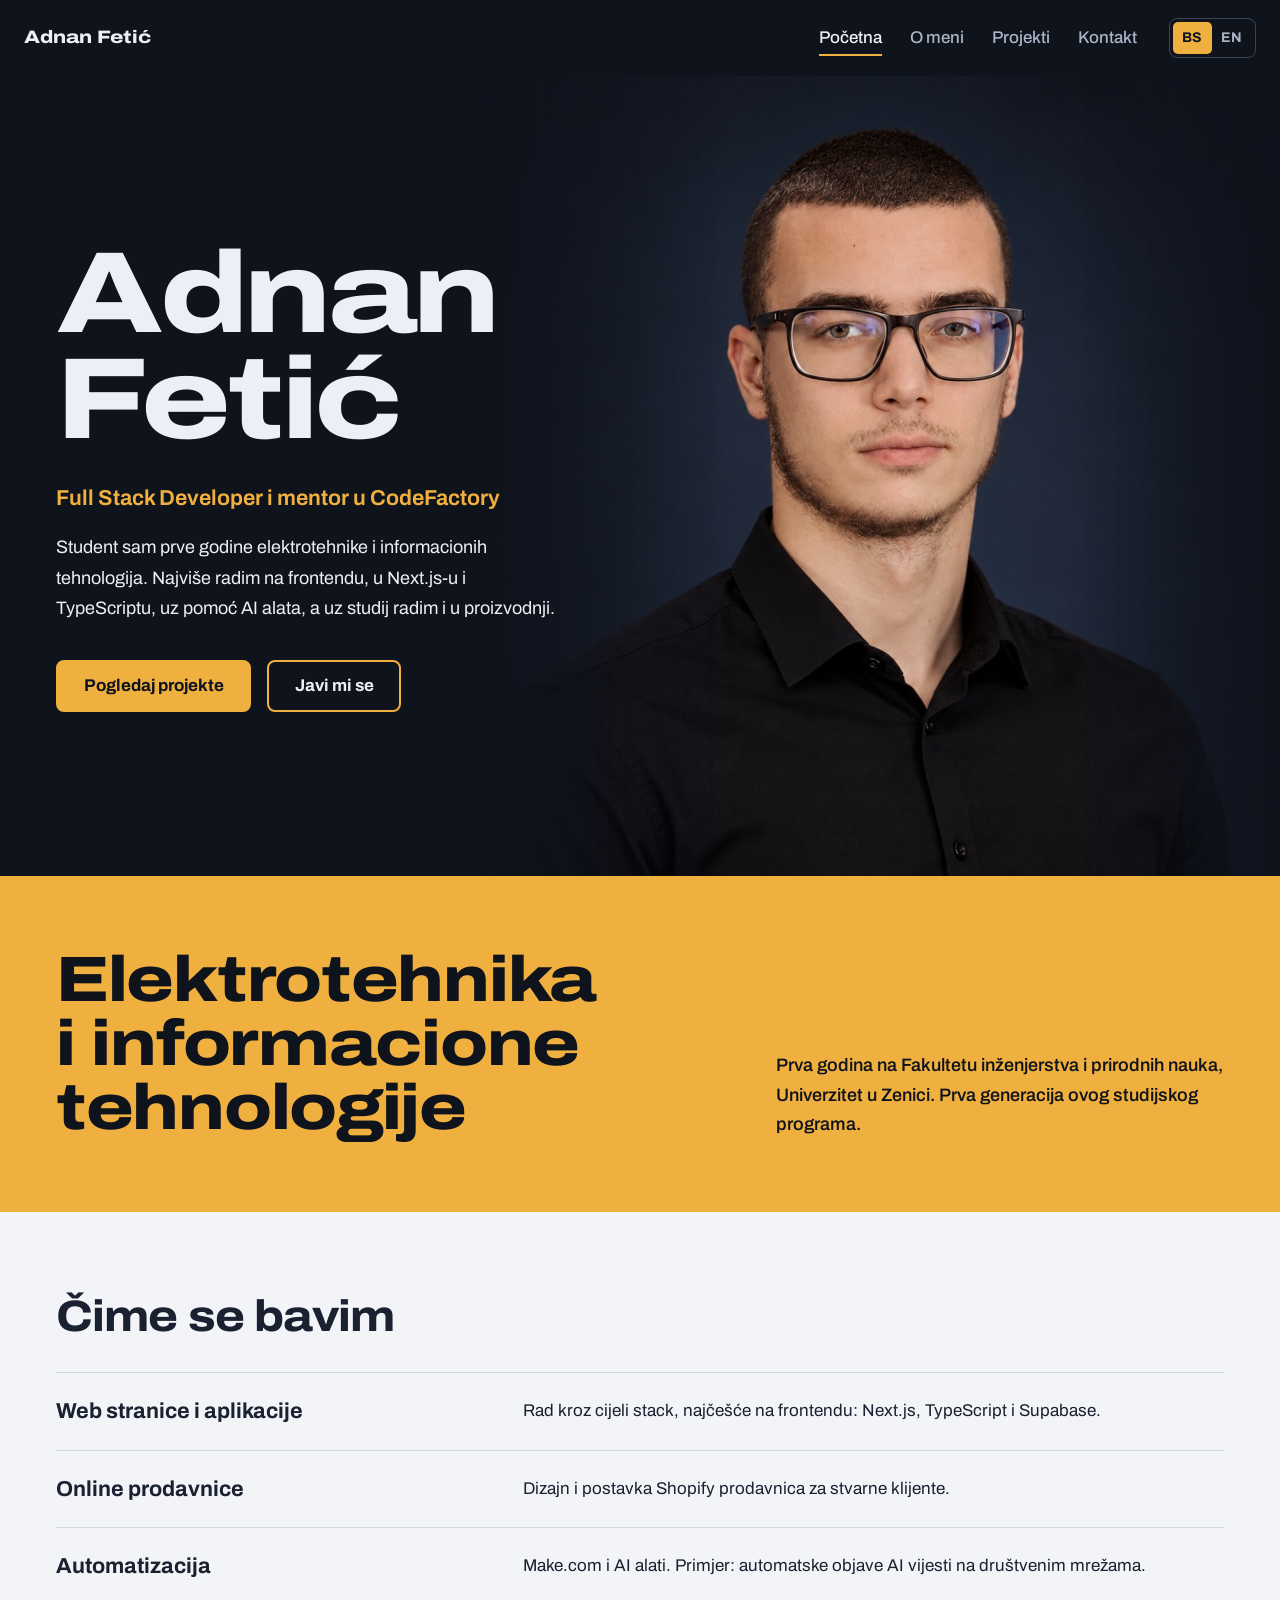
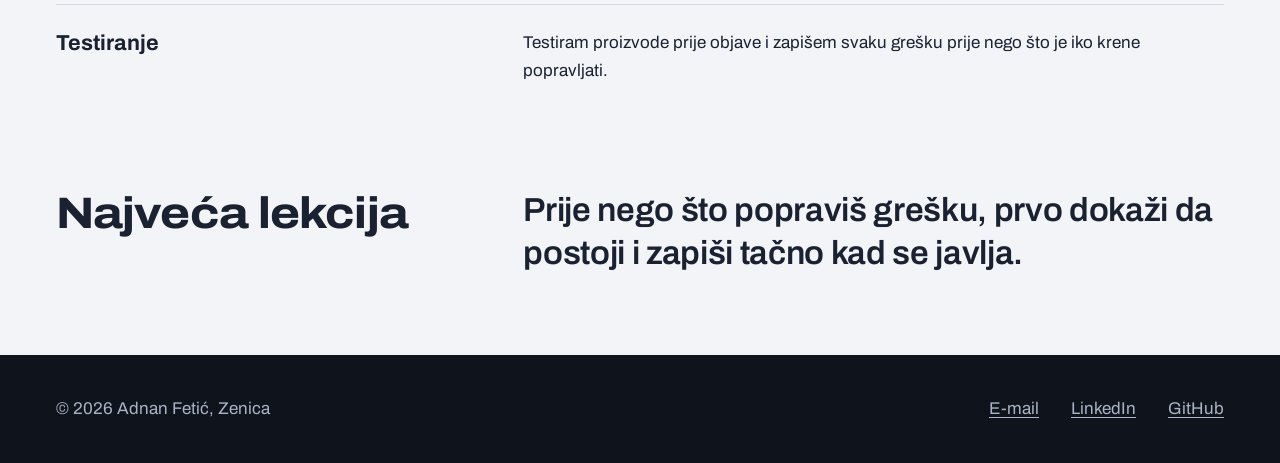
==== index.html @ 68eb118e "Mini CV portfolio" ====
<!DOCTYPE html>
<html lang="bs">
<head>
  <!-- Podaci o stranici (ne vide se u sadržaju) -->
  <meta charset="UTF-8">
  <meta name="viewport" content="width=device-width, initial-scale=1.0">
  <meta name="author" content="Adnan Fetić">
  <meta name="description" content="Lični web portfolio: Adnan Fetić, student elektrotehnike i informacionih tehnologija iz Zenice.">
  <meta name="keywords" content="Adnan Fetić, portfolio, CV, web, Zenica, CodeFactory">
  <title data-en="Adnan Fetić | Portfolio">Adnan Fetić | Portfolio</title>

  <!-- Povezivanje sa drugim datotekama -->
  <link rel="icon" href="images/favicon.svg">
  <link rel="stylesheet" href="css/style.css">
  <script src="js/jezik.js" defer></script>
</head>
<body>

  <!-- ZAGLAVLJE: isto na svim stranicama -->
  <header class="zaglavlje">
    <a class="logo" href="index.html">Adnan Fetić</a>

    <nav class="meni" aria-label="Glavni meni">
      <ul>
        <li><a href="index.html" aria-current="page" data-en="Home">Početna</a></li>
        <li><a href="about.html" data-en="About">O meni</a></li>
        <li><a href="projects.html" data-en="Projects">Projekti</a></li>
        <li><a href="contact.html" data-en="Contact">Kontakt</a></li>
      </ul>
    </nav>

    <button class="jezik" id="jezik" type="button" aria-label="Promijeni jezik / Change language">
      <span class="jezik-bs">BS</span>
      <span class="jezik-en">EN</span>
    </button>
  </header>

  <main>

    <!-- UVOD: ime, kratka biografija i fotografija -->
    <section class="uvod">
      <div class="uvod-tekst">
        <h1>Adnan<br>Fetić</h1>
        <p class="uloga" data-en="Full Stack Developer and mentor at CodeFactory">Full Stack Developer i mentor u CodeFactory</p>
        <p class="bio" data-en="First year student of electrical engineering and information technologies. I work mostly on the frontend, in Next.js and TypeScript, with the help of AI tools, and next to my studies I also work in production.">Student sam prve godine elektrotehnike i informacionih tehnologija. Najviše radim na frontendu, u Next.js-u i TypeScriptu, uz pomoć AI alata, a uz studij radim i u proizvodnji.</p>
        <p class="dugmad">
          <a class="dugme" href="projects.html" data-en="View projects">Pogledaj projekte</a>
          <a class="dugme dugme-prazno" href="contact.html" data-en="Get in touch">Javi mi se</a>
        </p>
      </div>
      <img class="portret" src="images/profile.jpg" alt="Portret Adnana Fetića: naočale, crna košulja, tamna pozadina" width="800" height="800">
    </section>

    <!-- ISTAKNUTO: informacija o studiju -->
    <section class="studij">
      <div class="okvir">
        <h2 data-en="Electrical Engineering and Information Technologies">Elektrotehnika i informacione tehnologije</h2>
        <p data-en="First year student at the Faculty of Engineering and Natural Sciences, University of Zenica. Part of the very first generation of this program.">Prva godina na Fakultetu inženjerstva i prirodnih nauka, Univerzitet u Zenici. Prva generacija ovog studijskog programa.</p>
      </div>
    </section>

    <!-- ČIME SE BAVIM: definicijska lista (dl, dt, dd) -->
    <section class="sekcija okvir">
      <h2 data-en="What I do">Čime se bavim</h2>
      <dl class="usluge">
        <dt data-en="Websites and apps">Web stranice i aplikacije</dt>
        <dd data-en="Work across the stack, most often on the frontend: Next.js, TypeScript and Supabase.">Rad kroz cijeli stack, najčešće na frontendu: Next.js, TypeScript i Supabase.</dd>

        <dt data-en="Online stores">Online prodavnice</dt>
        <dd data-en="Design and setup of Shopify stores for real clients.">Dizajn i postavka Shopify prodavnica za stvarne klijente.</dd>

        <dt data-en="Automation">Automatizacija</dt>
        <dd data-en="Make.com and AI tools. Example: AI news posted to social media automatically.">Make.com i AI alati. Primjer: automatske objave AI vijesti na društvenim mrežama.</dd>

        <dt data-en="Testing">Testiranje</dt>
        <dd data-en="I test products before release and write down every issue before anyone starts fixing it.">Testiram proizvode prije objave i zapišem svaku grešku prije nego što je iko krene popravljati.</dd>
      </dl>
    </section>

    <!-- NAJVEĆA LEKCIJA: citat -->
    <section class="sekcija okvir citat">
      <h2 data-en="Biggest lesson">Najveća lekcija</h2>
      <blockquote>
        <p data-en="Before fixing a bug, first prove it exists and write down exactly when it happens.">Prije nego što popraviš grešku, prvo dokaži da postoji i zapiši tačno kad se javlja.</p>
      </blockquote>
    </section>

  </main>

  <!-- PODNOŽJE: isto na svim stranicama -->
  <footer class="podnozje">
    <div class="okvir">
      <p>&copy; 2026 Adnan Fetić, Zenica</p>
      <ul>
        <li><a href="mailto:adnan.ba.fetic@gmail.com">E-mail</a></li>
        <li><a href="https://www.linkedin.com/in/adnanfetic" target="_blank" rel="noopener">LinkedIn</a></li>
        <li><a href="https://github.com/Adnan19f" target="_blank" rel="noopener">GitHub</a></li>
      </ul>
    </div>
  </footer>

</body>
</html>
---- css/style.css ----
/* ==========================================================
   MINI CV: Adnan Fetić
   Jedna CSS datoteka za sve stranice.

   SADRŽAJ
    1. Font i paleta boja
    2. Osnovna pravila
    3. Naslovi, paragrafi, linkovi
    4. Raspored (okvir, sekcija, dvije kolone)
    5. Zaglavlje i meni
    6. Dugmad
    7. Početna stranica
    8. Naslov stranice
    9. Liste
   10. Vještine (progress)
   11. Iskustvo i tabela
   12. Galerija projekata
   13. Kontakt i forma
   14. Podnožje
   15. Animacija
   16. Mobilni prikaz
   ========================================================== */


/* 1. FONT I PALETA BOJA
   ---------------------------------------------------------- */
@font-face {
  font-family: "Archivo";
  src: url("../fonts/archivo.woff2") format("woff2");
  font-weight: 100 900;
  font-stretch: 62% 125%;
  font-display: swap;
}

:root {
  --noc: #0f131c;
  --noc-svjetlija: #1b2230;
  --zlatna: #f0b03f;
  --zlatna-tamna: #8a5600;
  --papir: #f2f4f8;
  --bijela: #fbfcfe;
  --tekst: #1a2130;
  --tekst-blijedi: #545e70;
  --tekst-na-tamnom: #eceff5;
  --blijedo-na-tamnom: #aab4c6;
  --linija: #d3d9e3;
  --crvena: #b3261e;
}


/* 2. OSNOVNA PRAVILA
   ---------------------------------------------------------- */
* {
  box-sizing: border-box;
  margin: 0;
  padding: 0;
}

/* Da zaglavlje ne prekrije polje na koje stranica skoči */
html {
  scroll-padding-top: 7rem;
}

body {
  min-height: 100vh;
  display: flex;
  flex-direction: column;
  background-color: var(--papir);
  color: var(--tekst);
  font-family: "Archivo", Arial, sans-serif;
  font-size: 1.0625rem;
  line-height: 1.65;
}

body.tamna {
  background-color: var(--noc);
  color: var(--tekst-na-tamnom);
}

main {
  flex: 1;
}

img {
  display: block;
  max-width: 100%;
}

:focus-visible {
  outline: 3px solid var(--zlatna);
  outline-offset: 3px;
}

[hidden] {
  display: none !important;
}


/* 3. NASLOVI, PARAGRAFI, LINKOVI
   ---------------------------------------------------------- */
h1, h2, h3 {
  line-height: 1.1;
  text-wrap: balance;
}

h1 {
  font-size: clamp(3rem, 9vw, 7.5rem);
  font-weight: 800;
  font-stretch: 125%;
  line-height: 0.92;
  letter-spacing: -0.03em;
}

h2 {
  font-size: clamp(1.75rem, 3.5vw, 2.75rem);
  font-weight: 750;
  font-stretch: 112%;
  letter-spacing: -0.02em;
  margin-bottom: 2rem;
}

h3 {
  font-size: 1.25rem;
  font-weight: 700;
  margin-bottom: 0.75rem;
}

p {
  max-width: 65ch;
}

p + p {
  margin-top: 1rem;
}

a {
  color: inherit;
  text-underline-offset: 0.2em;
}

.istaknuto {
  font-size: clamp(1.25rem, 2.2vw, 1.6rem);
  font-weight: 600;
  line-height: 1.4;
  text-wrap: balance;
}


/* 4. RASPORED
   ---------------------------------------------------------- */
.okvir {
  width: 100%;
  max-width: 76rem;
  margin: 0 auto;
  padding-left: 1.5rem;
  padding-right: 1.5rem;
}

.sekcija {
  padding-top: 5rem;
  padding-bottom: 5rem;
}

/* Kad su dvije sekcije jedna do druge, dovoljan je jedan razmak */
.sekcija + .sekcija {
  padding-top: 0;
}

.dvije-kolone {
  display: grid;
  grid-template-columns: 3fr 2fr;
  gap: 4rem;
}


/* 5. ZAGLAVLJE I MENI
   ---------------------------------------------------------- */
.zaglavlje {
  position: sticky;
  top: 0;
  z-index: 10;
  display: flex;
  align-items: center;
  gap: 2rem;
  padding: 1rem 1.5rem;
  background-color: var(--noc);
  color: var(--tekst-na-tamnom);
}

.logo {
  margin-right: auto;
  font-size: 1.125rem;
  font-weight: 800;
  font-stretch: 120%;
  text-decoration: none;
}

.meni ul {
  display: flex;
  gap: 1.75rem;
  list-style: none;
}

.meni a {
  position: relative;
  display: block;
  padding: 0.5rem 0;
  color: var(--blijedo-na-tamnom);
  font-weight: 500;
  text-decoration: none;
  transition: color 0.25s;
}

/* Zlatna linija ispod linka, raste kad se pređe mišem */
.meni a::after {
  content: "";
  position: absolute;
  left: 0;
  bottom: 0.25rem;
  width: 100%;
  height: 2px;
  background-color: var(--zlatna);
  transform: scaleX(0);
  transform-origin: left;
  transition: transform 0.25s;
}

.meni a:hover,
.meni a[aria-current="page"] {
  color: var(--tekst-na-tamnom);
}

.meni a:hover::after,
.meni a[aria-current="page"]::after {
  transform: scaleX(1);
}

.jezik {
  display: flex;
  padding: 3px;
  border: 1px solid #3a4457;
  border-radius: 8px;
  background: none;
  color: var(--blijedo-na-tamnom);
  font: inherit;
  font-size: 0.875rem;
  font-weight: 700;
  cursor: pointer;
}

.jezik span {
  padding: 0.3rem 0.6rem;
  border-radius: 5px;
  transition: background-color 0.25s, color 0.25s;
}

/* Označen je onaj jezik koji piše u <html lang="..."> */
html[lang="bs"] .jezik-bs,
html[lang="en"] .jezik-en {
  background-color: var(--zlatna);
  color: var(--noc);
}


/* 6. DUGMAD
   ---------------------------------------------------------- */
.dugme {
  display: inline-block;
  padding: 0.85rem 1.6rem;
  border: 2px solid var(--zlatna);
  border-radius: 8px;
  background-color: var(--zlatna);
  color: var(--noc);
  font: inherit;
  font-weight: 700;
  line-height: 1.2;
  text-decoration: none;
  cursor: pointer;
  transition: background-color 0.25s, color 0.25s, transform 0.25s;
}

.dugme:hover {
  background-color: #ffc862;
  border-color: #ffc862;
  transform: translateY(-3px);
}

.dugme-prazno {
  background-color: transparent;
  color: var(--tekst-na-tamnom);
}

.dugme-prazno:hover {
  color: var(--noc);
}

.dugmad {
  display: flex;
  flex-wrap: wrap;
  gap: 1rem;
  padding-top: 1.25rem;
}


/* 7. POČETNA STRANICA
   ---------------------------------------------------------- */
.uvod {
  position: relative;
  display: flex;
  align-items: center;
  min-height: min(50rem, calc(100vh - 4.5rem));
  padding: 3rem max(1.5rem, calc((100vw - 73rem) / 2));
  overflow: hidden;
  background-color: var(--noc);
  color: var(--tekst-na-tamnom);
}

.uvod-tekst {
  position: relative;
  z-index: 1;
  max-width: 38rem;
}

.uvod h1 {
  font-size: clamp(4rem, 9vw, 7.5rem);
}

.uloga {
  margin-top: 1.75rem;
  color: var(--zlatna);
  font-size: clamp(1.1rem, 1.8vw, 1.35rem);
  font-weight: 650;
}

.bio {
  max-width: 32rem;
  font-size: 1.125rem;
  line-height: 1.7;
}

/* Maska pravi meke ivice, pa se portret stopi sa pozadinom */
.portret {
  position: absolute;
  right: max(0rem, calc((100vw - 84rem) / 2));
  bottom: 0;
  width: auto;
  height: 100%;
  max-width: none;
  mask-image: linear-gradient(to right, transparent, black 30%, black 75%, transparent);
}

.studij {
  padding: 4.5rem 0;
  background-color: var(--zlatna);
  color: var(--noc);
}

.studij .okvir {
  display: grid;
  grid-template-columns: 3fr 2fr;
  align-items: end;
  gap: 3rem;
}

.studij h2 {
  margin: 0;
  font-size: clamp(2rem, 5vw, 4rem);
  font-weight: 800;
  font-stretch: 120%;
  line-height: 1;
}

.studij p {
  font-size: 1.125rem;
  font-weight: 550;
}

.usluge {
  display: grid;
  grid-template-columns: 2fr 3fr;
}

.usluge dt,
.usluge dd {
  padding: 1.5rem 0;
  border-top: 1px solid var(--linija);
}

.usluge dt {
  font-size: 1.35rem;
  font-weight: 700;
  line-height: 1.3;
}

.citat {
  display: grid;
  grid-template-columns: 2fr 3fr;
}

.citat blockquote p {
  font-size: clamp(1.4rem, 2.6vw, 2.1rem);
  font-weight: 600;
  line-height: 1.3;
  letter-spacing: -0.01em;
}


/* 8. NASLOV STRANICE
   ---------------------------------------------------------- */
.naslov {
  padding: 5rem 0 4rem;
  background-color: var(--noc);
  color: var(--tekst-na-tamnom);
}

.naslov-nizak {
  padding: 2.5rem 0 2rem;
}

.naslov-nizak .okvir {
  max-width: none;
  display: flex;
  flex-wrap: wrap;
  align-items: end;
  justify-content: space-between;
  gap: 1rem 2rem;
}

.naslov-nizak h1 {
  font-size: clamp(2.5rem, 6vw, 4.5rem);
}

.naslov-nizak p {
  color: var(--blijedo-na-tamnom);
}


/* 9. LISTE
   ---------------------------------------------------------- */
.lista {
  list-style: none;
}

.lista li {
  padding: 0.7rem 0;
  border-top: 1px solid var(--linija);
}

.lista li::before {
  content: "→";
  margin-right: 0.75rem;
  color: var(--zlatna-tamna);
  font-weight: 700;
}


/* 10. VJEŠTINE
   ---------------------------------------------------------- */
.vjestine {
  padding: 5rem 0;
  background-color: var(--bijela);
}

.nivoi {
  display: grid;
  grid-template-columns: 1fr 1fr;
  gap: 1.75rem 4rem;
  margin-bottom: 4rem;
  list-style: none;
}

.nivoi li {
  display: flex;
  flex-wrap: wrap;
  justify-content: space-between;
  gap: 0.4rem 1rem;
}

.nivoi label {
  font-weight: 650;
}

.nivoi span {
  color: var(--tekst-blijedi);
}

progress {
  appearance: none;
  width: 100%;
  height: 10px;
  border: none;
  border-radius: 5px;
  overflow: hidden;
  background-color: var(--linija);
}

/* Chrome i Safari */
progress::-webkit-progress-bar {
  background-color: var(--linija);
}

progress::-webkit-progress-value {
  background-color: var(--zlatna);
}

/* Firefox */
progress::-moz-progress-bar {
  background-color: var(--zlatna);
}

.vjestine .dvije-kolone {
  grid-template-columns: 1fr 1fr;
}


/* 11. ISKUSTVO I TABELA
   ---------------------------------------------------------- */
.iskustvo {
  list-style: none;
}

.iskustvo li {
  display: grid;
  grid-template-columns: 1fr 3fr;
  gap: 2rem;
  padding: 1.75rem 0;
  border-top: 1px solid var(--linija);
}

.period {
  color: var(--zlatna-tamna);
  font-weight: 650;
}

.tabela-okvir {
  overflow-x: auto;
}

table {
  width: 100%;
  min-width: 36rem;
  border-collapse: collapse;
  background-color: var(--bijela);
}

caption {
  padding-bottom: 1rem;
  color: var(--tekst-blijedi);
  text-align: left;
}

th, td {
  padding: 1rem 1.25rem;
  border-bottom: 1px solid var(--linija);
  text-align: left;
  vertical-align: top;
}

th {
  background-color: var(--noc);
  color: var(--tekst-na-tamnom);
}

tbody tr {
  transition: background-color 0.25s;
}

tbody tr:hover {
  background-color: #fdf1d8;
}


/* 12. GALERIJA PROJEKATA
   ---------------------------------------------------------- */
.galerija {
  display: flex;
  gap: 1rem;
  height: 76vh;
  min-height: 38rem;
  padding: 0 1.5rem 4rem;
}

.projekat {
  position: relative;
  flex: 1;
  min-width: 0;
  overflow: hidden;
  border-radius: 12px;
  background-color: var(--noc-svjetlija);
  transition: flex 0.6s cubic-bezier(0.2, 0.8, 0.2, 1);
}

/* Kad se pređe mišem ili dođe tipkom Tab, kartica se proširi */
.projekat:hover,
.projekat:focus-within {
  flex: 3;
}

/* Slika zauzima gornji dio kartice, crno-bijela dok je zatvorena */
.projekat img {
  width: 100%;
  height: 78%;
  object-fit: cover;
  object-position: top;
  filter: grayscale(1) brightness(0.85);
  transition: filter 0.6s;
}

.projekat:hover img,
.projekat:focus-within img {
  filter: none;
}

/* Tekst ima tamnu pozadinu koja prema gore postaje providna.
   Kako se detalji otvaraju, pozadina raste zajedno sa tekstom. */
.projekat-tekst {
  position: absolute;
  left: 0;
  bottom: 0;
  width: 100%;
  padding: 6rem 1.5rem 1.5rem;
  background: linear-gradient(to top, var(--noc-svjetlija) calc(100% - 6rem), transparent);
}

.projekat h2 {
  margin: 0;
  font-size: clamp(1.15rem, 1.7vw, 2rem);
  font-stretch: 100%;
}

.vrsta {
  color: var(--zlatna);
  font-size: 0.9375rem;
  font-weight: 650;
  white-space: nowrap;
}

/* Detalji su zatvoreni (0 visine) dok kartica nije otvorena */
.detalji {
  display: grid;
  grid-template-rows: 0fr;
  opacity: 0;
  visibility: hidden;
  transition: grid-template-rows 0.5s, opacity 0.3s, visibility 0.5s;
}

.detalji > div {
  width: 38vw;
  max-width: 34rem;
  min-height: 0;
  overflow: hidden;
}

.projekat:hover .detalji,
.projekat:focus-within .detalji {
  grid-template-rows: 1fr;
  opacity: 1;
  visibility: visible;
  transition-delay: 0.15s;
}

.detalji .period {
  margin: 0.5rem 0 0;
  color: var(--blijedo-na-tamnom);
}

.oznake {
  display: flex;
  flex-wrap: wrap;
  gap: 0.5rem;
  margin: 1.25rem 0 1.5rem;
  list-style: none;
}

.oznake li {
  padding: 0.2rem 0.7rem;
  border: 1px solid #4a556a;
  border-radius: 6px;
  font-size: 0.875rem;
  font-weight: 600;
}

.detalji .dugme {
  margin: 3px 0;
}

.detalji .dugme:hover {
  transform: none;
}


/* 13. KONTAKT I FORMA
   ---------------------------------------------------------- */
.kontakt {
  display: grid;
  grid-template-columns: 2fr 3fr;
  gap: 5rem;
}

.podaci {
  margin-top: 2.5rem;
}

.podaci dt {
  padding-top: 1rem;
  border-top: 1px solid var(--linija);
  color: var(--tekst-blijedi);
  font-size: 0.9375rem;
}

.podaci dd {
  padding-bottom: 1rem;
  font-weight: 650;
  overflow-wrap: anywhere;
}

.podaci a {
  transition: color 0.25s;
}

.podaci a:hover {
  color: var(--zlatna-tamna);
}

.polje {
  margin-bottom: 1.5rem;
}

.polje label {
  display: block;
  margin-bottom: 0.4rem;
  font-weight: 650;
}

input,
textarea {
  width: 100%;
  padding: 0.85rem 1rem;
  border: 2px solid #8a94a6;
  border-radius: 8px;
  background-color: var(--bijela);
  color: var(--tekst);
  font: inherit;
  transition: border-color 0.25s;
}

textarea {
  resize: vertical;
}

input:focus,
textarea:focus {
  border-color: var(--zlatna-tamna);
  outline: none;
}

.polje .neispravno {
  border-color: var(--crvena);
}

.greska {
  margin-top: 0.4rem;
  color: var(--crvena);
  font-size: 0.9375rem;
  font-weight: 550;
}

.uspjeh {
  margin-top: 1.5rem;
  padding: 1.5rem;
  border-radius: 8px;
  background-color: #fdf1d8;
}

.uspjeh p {
  margin-bottom: 1rem;
}


/* 14. PODNOŽJE
   ---------------------------------------------------------- */
.podnozje {
  padding: 2.5rem 0;
  background-color: var(--noc);
  color: var(--blijedo-na-tamnom);
}

.podnozje .okvir,
.podnozje ul {
  display: flex;
  flex-wrap: wrap;
  gap: 1rem 2rem;
  list-style: none;
}

.podnozje .okvir {
  justify-content: space-between;
}

.podnozje a {
  transition: color 0.25s;
}

.podnozje a:hover {
  color: var(--zlatna);
}


/* 15. ANIMACIJA
   ---------------------------------------------------------- */
@keyframes pojava {
  from {
    opacity: 0;
    transform: translateY(24px);
  }
  to {
    opacity: 1;
    transform: translateY(0);
  }
}

.uvod-tekst > *,
.naslov h1 {
  animation: pojava 0.8s cubic-bezier(0.2, 0.8, 0.2, 1) both;
}

.uvod-tekst > :nth-child(2) { animation-delay: 0.12s; }
.uvod-tekst > :nth-child(3) { animation-delay: 0.22s; }
.uvod-tekst > :nth-child(4) { animation-delay: 0.32s; }

.portret {
  animation: pojava 1.2s 0.1s cubic-bezier(0.2, 0.8, 0.2, 1) both;
}

/* Ko je u sistemu isključio animacije, ne dobija ih ni ovdje */
@media (prefers-reduced-motion: reduce) {
  * {
    animation: none !important;
    transition: none !important;
  }
}


/* 16. MOBILNI PRIKAZ
   ---------------------------------------------------------- */

/* Tableti i manji ekrani */
@media (max-width: 1024px) {
  .dvije-kolone,
  .vjestine .dvije-kolone,
  .studij .okvir,
  .kontakt {
    grid-template-columns: 1fr;
    gap: 2.5rem;
  }

  .citat {
    grid-template-columns: 1fr;
  }

  .sekcija,
  .vjestine {
    padding-top: 3.5rem;
    padding-bottom: 3.5rem;
  }

  /* Uvod: slika ide ispod teksta */
  .uvod {
    flex-direction: column;
    align-items: flex-start;
    padding-bottom: 0;
  }

  .portret {
    position: static;
    align-self: center;
    width: 100%;
    max-width: 30rem;
    height: auto;
    margin-top: 1rem;
  }

  /* Galerija: projekti jedan ispod drugog, svi otvoreni */
  .galerija {
    flex-direction: column;
    gap: 1.5rem;
    height: auto;
  }

  .projekat,
  .projekat:hover,
  .projekat:focus-within {
    flex: none;
  }

  .projekat img {
    height: 16rem;
    filter: none;
  }

  .projekat-tekst {
    position: static;
    padding-top: 1.25rem;
    background: none;
  }

  .detalji {
    grid-template-rows: 1fr;
    opacity: 1;
    visibility: visible;
  }

  .detalji > div {
    width: 100%;
    max-width: none;
  }

  .naslov-nizak p {
    display: none;
  }
}

/* Telefoni */
@media (max-width: 600px) {
  .zaglavlje {
    flex-wrap: wrap;
    gap: 0.25rem 1rem;
    padding: 0.75rem 1.25rem;
  }

  .meni {
    order: 3;
    width: 100%;
  }

  .meni ul {
    justify-content: space-between;
    gap: 0.5rem;
  }

  .nivoi,
  .usluge,
  .iskustvo li {
    grid-template-columns: 1fr;
  }

  .iskustvo li {
    gap: 0.5rem;
  }

  .usluge dd {
    padding-top: 0;
    border-top: none;
  }

  .usluge dt {
    padding-bottom: 0.5rem;
  }
}
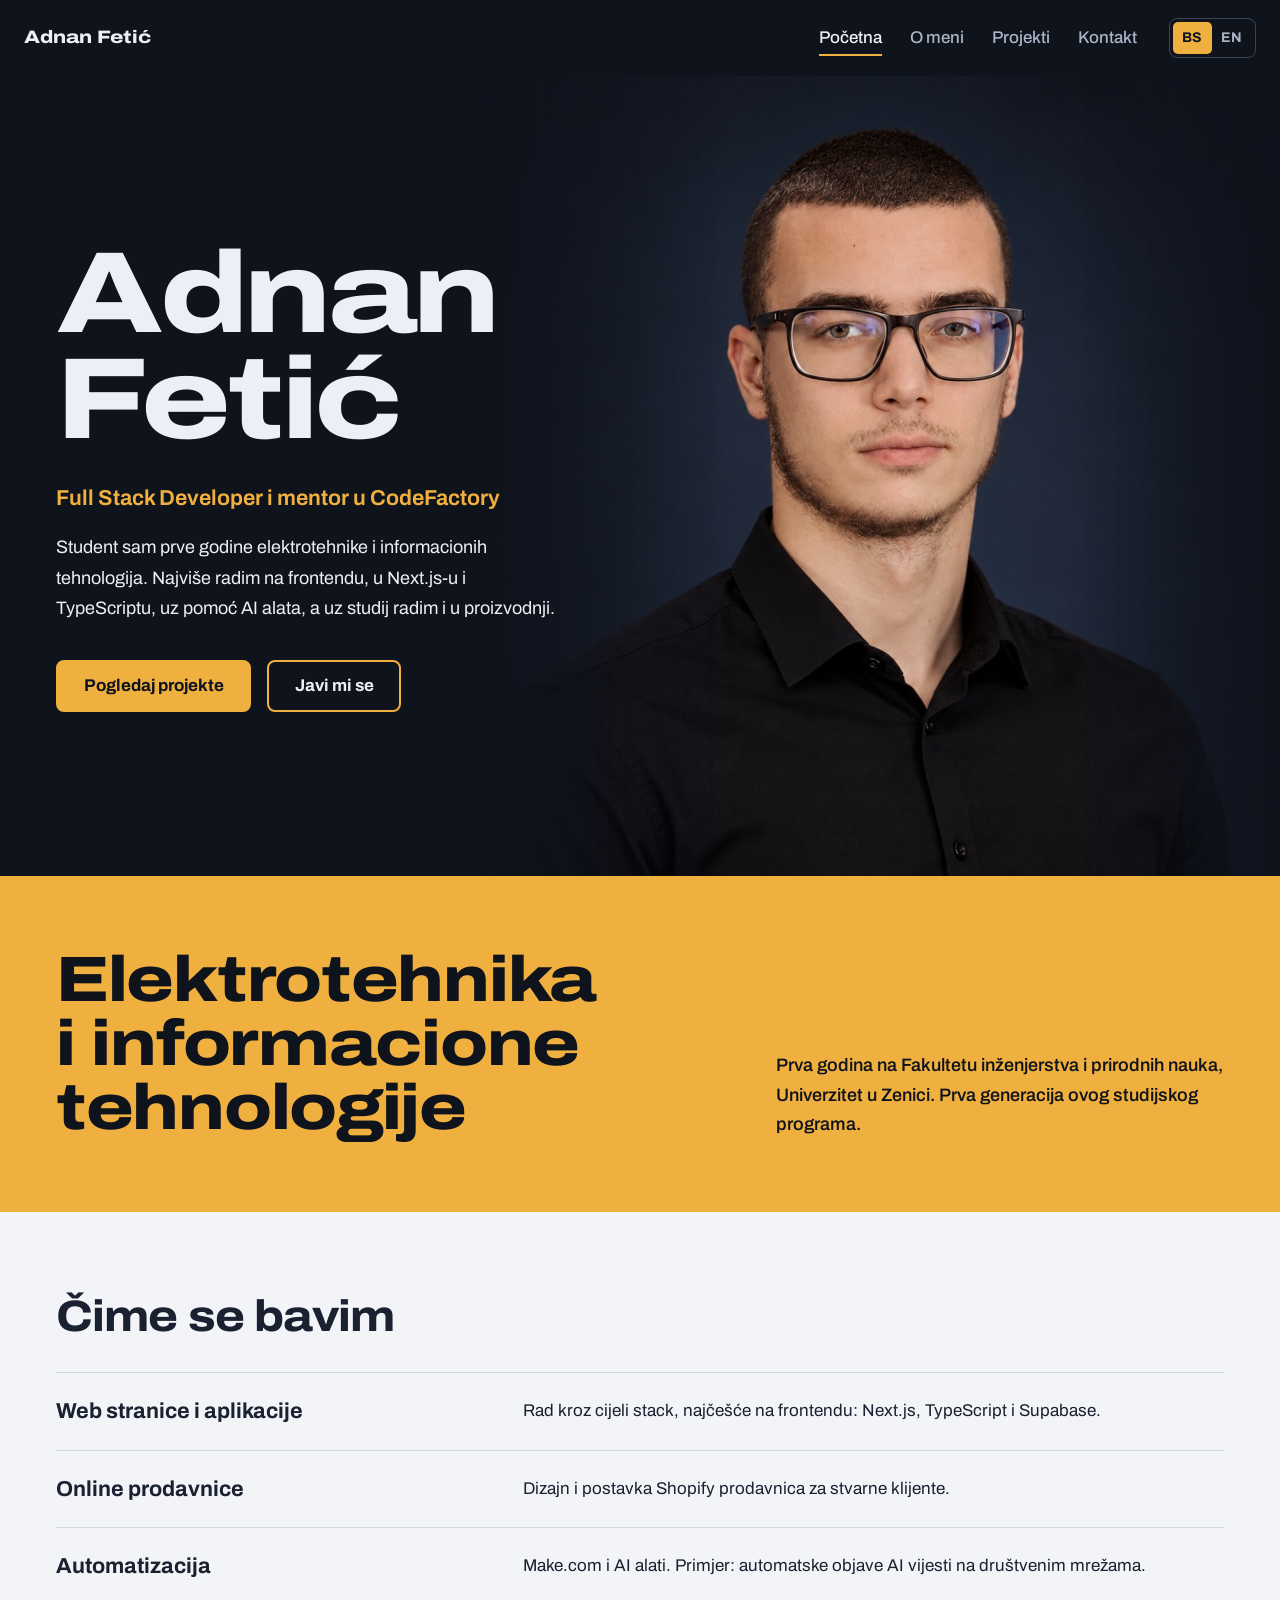
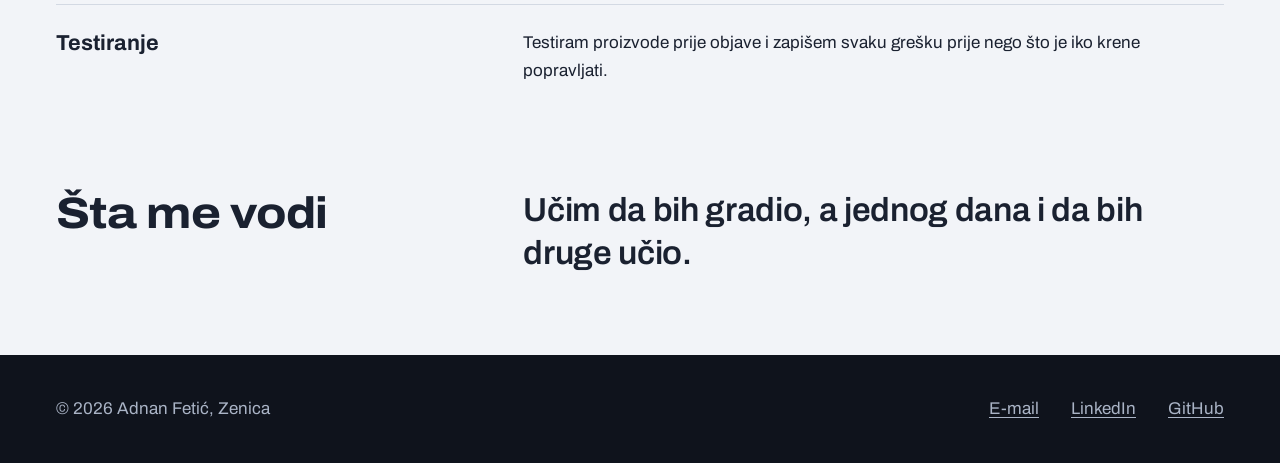
==== commit 27deb40f: "Novi citat na pocetnoj stranici Co-Authored-By: Claude Opus 5.5 <noreply@anthropic.com>" ====
--- a/index.html
+++ b/index.html
@@ -77,11 +77,11 @@
       </dl>
     </section>
 
-    <!-- NAJVEĆA LEKCIJA: citat -->
+    <!-- ŠTA ME VODI: citat -->
     <section class="sekcija okvir citat">
-      <h2 data-en="Biggest lesson">Najveća lekcija</h2>
+      <h2 data-en="What drives me">Šta me vodi</h2>
       <blockquote>
-        <p data-en="Before fixing a bug, first prove it exists and write down exactly when it happens.">Prije nego što popraviš grešku, prvo dokaži da postoji i zapiši tačno kad se javlja.</p>
+        <p data-en="I learn so I can build, and one day so I can teach others too.">Učim da bih gradio, a jednog dana i da bih druge učio.</p>
       </blockquote>
     </section>
 
